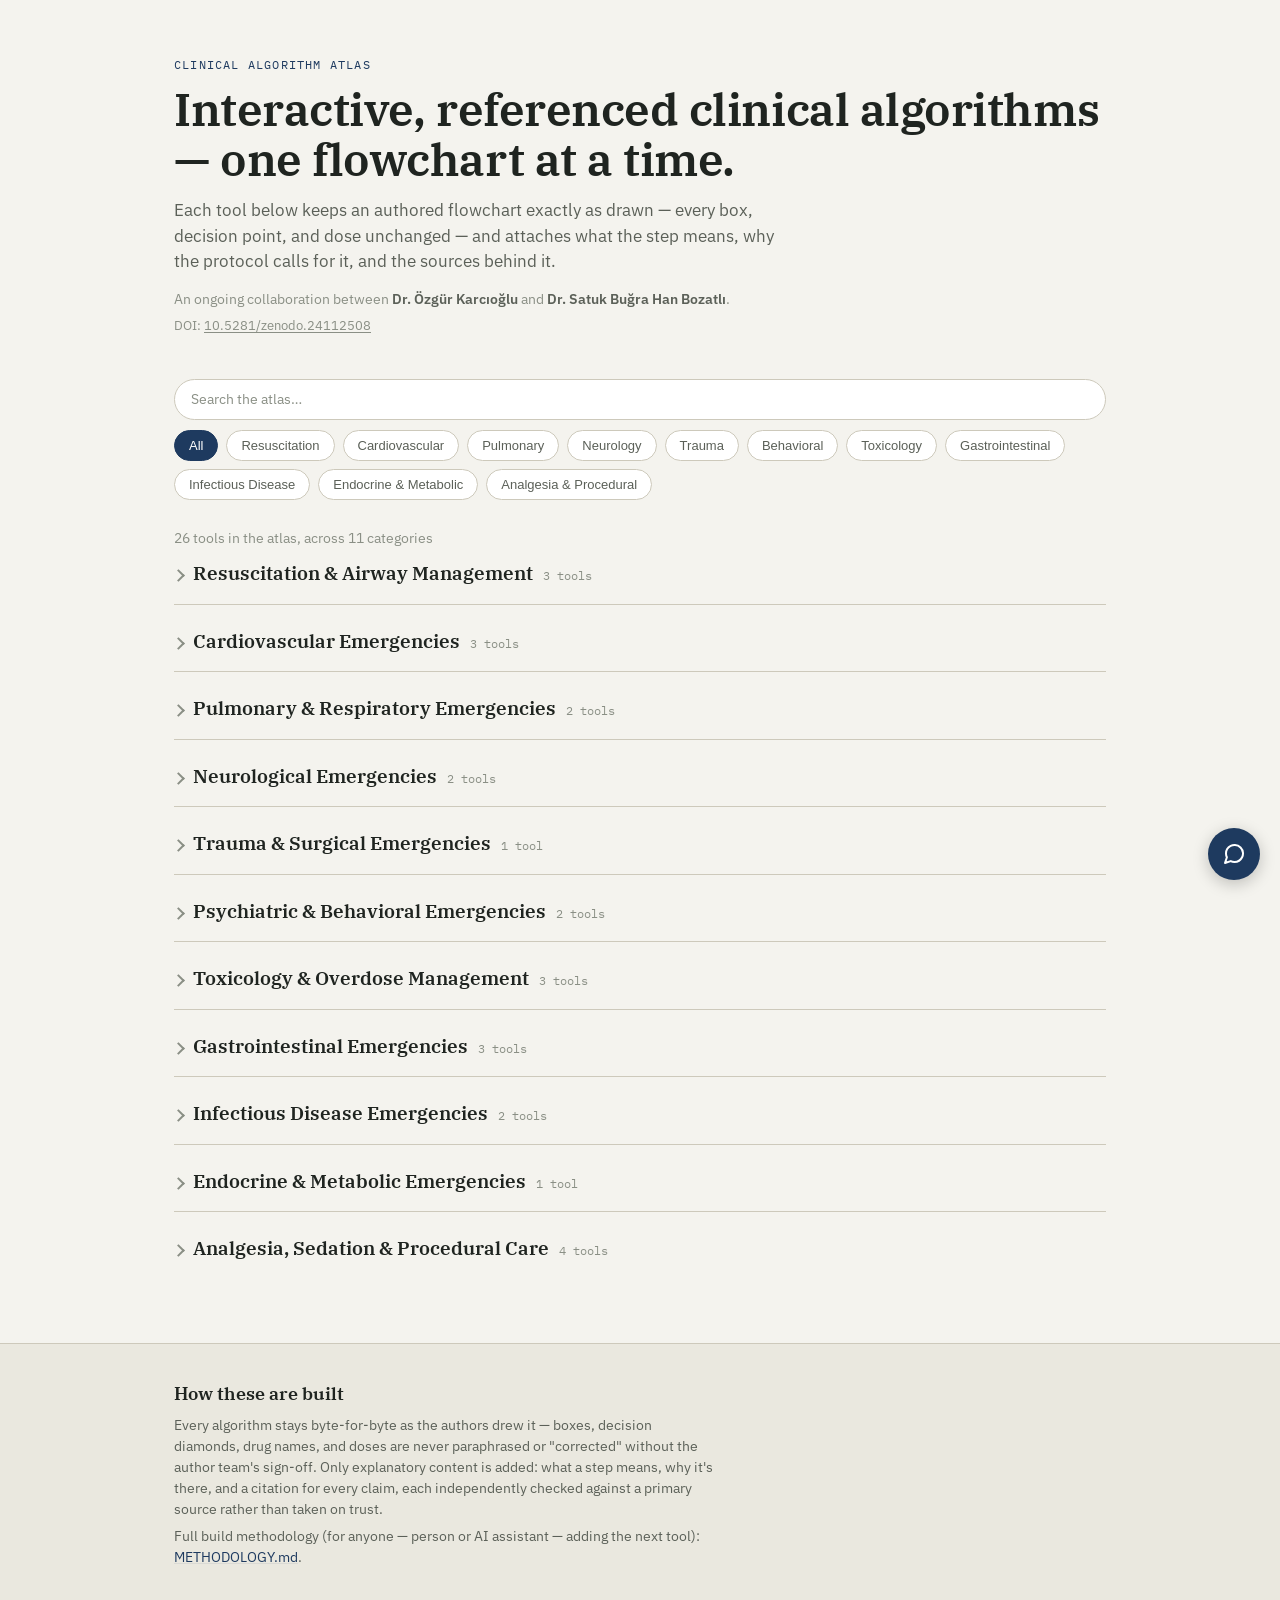
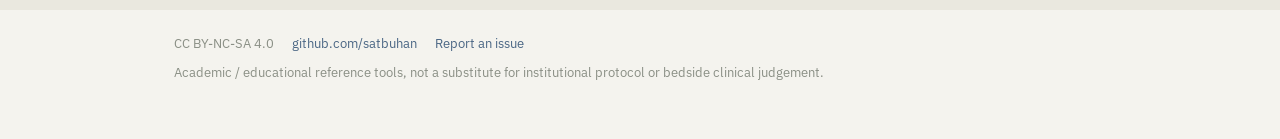
==== index.html @ 2dd6dd39 "Make the chat widget page-aware, default to Haiku, enable on the hub - parseResponse/model config: d" ====
<!doctype html>
<html lang="en">
<head>
<meta charset="utf-8">
<meta name="viewport" content="width=device-width, initial-scale=1">
<title>Clinical Algorithm Atlas</title>
<meta name="description" content="A growing atlas of interactive, referenced clinical-algorithm web tools — each one converted from an authored flowchart, with the clinical reasoning and literature behind every step.">
<link rel="preconnect" href="https://fonts.googleapis.com">
<link rel="preconnect" href="https://fonts.gstatic.com" crossorigin>
<link href="https://fonts.googleapis.com/css2?family=IBM+Plex+Mono:wght@400;500;600&family=IBM+Plex+Sans:wght@400;500;600;700&family=IBM+Plex+Serif:ital,wght@0,400;0,600;1,400&display=swap" rel="stylesheet">
<link rel="stylesheet" href="assets/style.css?v=4">
<link rel="stylesheet" href="assets/chat-widget.css?v=2">
<meta http-equiv="Cache-Control" content="no-cache, must-revalidate">
</head>
<body>

<header class="masthead">
  <p class="masthead__eyebrow">Clinical Algorithm Atlas</p>
  <h1>Interactive, referenced clinical algorithms — one flowchart at a time.</h1>
  <p class="lede">
    Each tool below keeps an authored flowchart exactly as drawn — every box,
    decision point, and dose unchanged — and attaches what the step means,
    why the protocol calls for it, and the sources behind it.
  </p>
  <p class="byline">
    An ongoing collaboration between <strong>Dr. Özgür Karcıoğlu</strong> and
    <strong>Dr. Satuk Buğra Han Bozatlı</strong>.
    <p class="doi-line">DOI: <a href="https://doi.org/10.5281/zenodo.24112508" target="_blank" rel="noopener">10.5281/zenodo.24112508</a></p>
</p>
</header>

<div class="toolbar">
  <input class="search" id="search" type="search" placeholder="Search the atlas…" autocomplete="off">
  <div class="chips" id="chips"></div>
</div>

<p class="empty" id="count" style="padding:0 24px 8px;max-width:980px;margin:0 auto;"></p>

<main class="grid" id="grid" aria-label="Tools in the atlas"></main>

<section class="content-hits" id="contentHits" aria-label="Matches found inside tool content" hidden></section>

<section class="method">
  <div class="method__inner">
    <h2>How these are built</h2>
    <p>
      Every algorithm stays byte-for-byte as the authors drew it — boxes,
      decision diamonds, drug names, and doses are never paraphrased or
      "corrected" without the author team's sign-off. Only explanatory
      content is added: what a step means, why it's there, and a citation
      for every claim, each independently checked against a primary source
      rather than taken on trust.
    </p>
    <p>
      Full build methodology (for anyone — person or AI assistant — adding
      the next tool):
      <a href="https://github.com/satbuhan/aortic-dissection-protocol/blob/main/METHODOLOGY.md" target="_blank" rel="noopener">METHODOLOGY.md</a>.
    </p>
  </div>
</section>

<footer class="site">
  <span>CC BY-NC-SA 4.0</span>
  <a href="https://github.com/satbuhan" target="_blank" rel="noopener">github.com/satbuhan</a>
  <a href="https://github.com/satbuhan/clinical-algorithm-atlas/issues/new" target="_blank" rel="noopener">Report an issue</a>
  <span>Academic / educational reference tools, not a substitute for institutional protocol or bedside clinical judgement.</span>
</footer>

<script src="assets/data.js?v=3"></script>
<script src="assets/app.js?v=4"></script>
<script defer src="assets/chat-widget.js?v=2"></script>
</body>
</html>
---- assets/style.css ----
:root {
  --paper: #F4F3EE;
  --paper-raised: #EAE8DF;
  --card: #FFFFFF;
  --ink: #1F2420;
  --ink-soft: #5B6058;
  --ink-faint: #8A8F85;
  --rule: #CDC9BB;
  --rule-strong: #B9B4A3;

  --accent: #1E3A5F;
  --accent-soft: #4A6684;
  --accent-wash: rgba(30, 58, 95, 0.08);

  --tag-resuscitation: #B5541C;
  --tag-resuscitation-wash: rgba(181, 84, 28, 0.09);
  --tag-cardio: #8C3326;
  --tag-cardio-wash: rgba(140, 51, 38, 0.08);
  --tag-pulmonary: #1C6FA8;
  --tag-pulmonary-wash: rgba(28, 111, 168, 0.09);
  --tag-neuro: #4B4E85;
  --tag-neuro-wash: rgba(75, 78, 133, 0.09);
  --tag-trauma: #55606B;
  --tag-trauma-wash: rgba(85, 96, 107, 0.09);
  --tag-psych: #3E6B4F;
  --tag-psych-wash: rgba(62, 107, 79, 0.09);
  --tag-tox: #3C5A73;
  --tag-tox-wash: rgba(60, 90, 115, 0.09);
  --tag-gi: #1D6B6B;
  --tag-gi-wash: rgba(29, 107, 107, 0.09);
  --tag-infectious: #8A6D1E;
  --tag-infectious-wash: rgba(138, 109, 30, 0.09);
  --tag-endocrine_metabolic: #A1592E;
  --tag-endocrine_metabolic-wash: rgba(161, 89, 46, 0.09);
  --tag-analgesia_procedural: #5A4A7A;
  --tag-analgesia_procedural-wash: rgba(90, 74, 122, 0.09);

  --radius-card: 10px;
  --radius-chip: 999px;

  --font-sans: "IBM Plex Sans", -apple-system, "Segoe UI", sans-serif;
  --font-serif: "IBM Plex Serif", Georgia, serif;
  --font-mono: "IBM Plex Mono", "SFMono-Regular", Menlo, monospace;

  --ease: cubic-bezier(0.2, 0.7, 0.2, 1);
}

* { box-sizing: border-box; }
html, body { margin: 0; padding: 0; }
body {
  background: var(--paper);
  color: var(--ink);
  font-family: var(--font-sans);
  line-height: 1.5;
  -webkit-font-smoothing: antialiased;
}
a { color: inherit; }

/* ---------- Masthead ---------- */
.masthead {
  max-width: 980px;
  margin: 0 auto;
  padding: 56px 24px 28px;
}
.masthead__eyebrow {
  font-family: var(--font-mono);
  font-size: 12px;
  letter-spacing: 0.1em;
  text-transform: uppercase;
  color: var(--accent);
  margin: 0 0 10px;
}
.masthead h1 {
  font-family: var(--font-serif);
  font-size: clamp(2rem, 1.4rem + 2vw, 2.9rem);
  font-weight: 600;
  letter-spacing: -0.01em;
  line-height: 1.08;
  margin: 0 0 14px;
}
.masthead p.lede {
  font-size: 17px;
  color: var(--ink-soft);
  max-width: 62ch;
  margin: 0 0 6px;
}
.masthead p.byline {
  font-size: 14px;
  color: var(--ink-faint);
  margin: 14px 0 0;
}

.masthead p.doi-line {
  font-size: 13px;
  color: var(--ink-faint);
  margin: 6px 0 0;
}
.masthead p.doi-line a {
  color: var(--ink-faint);
  text-decoration: underline;
  text-underline-offset: 2px;
}
.masthead p.doi-line a:hover { color: var(--accent); }
.masthead p.byline strong { color: var(--ink-soft); font-weight: 600; }

/* ---------- Toolbar: search + filter chips ---------- */
.toolbar {
  max-width: 980px;
  margin: 0 auto;
  padding: 0 24px 28px;
  display: flex;
  flex-wrap: wrap;
  gap: 10px 14px;
  align-items: center;
}
.search {
  flex: 1 1 220px;
  min-width: 180px;
  background: var(--card);
  border: 1px solid var(--rule);
  border-radius: var(--radius-chip);
  padding: 9px 16px;
  font: inherit;
  font-size: 14px;
  color: var(--ink);
}
.search::placeholder { color: var(--ink-faint); }
.chips { display: flex; gap: 8px; flex-wrap: wrap; }
.chip {
  border: 1px solid var(--rule);
  background: var(--card);
  color: var(--ink-soft);
  padding: 7px 14px;
  border-radius: var(--radius-chip);
  font-size: 13px;
  font-weight: 500;
  cursor: pointer;
  transition: border-color 0.15s var(--ease), background 0.15s var(--ease), color 0.15s var(--ease);
}
.chip:hover { border-color: var(--accent-soft); }
.chip[aria-pressed="true"] {
  background: var(--accent);
  border-color: var(--accent);
  color: #fff;
}

/* ---------- Card grid ---------- */
.grid {
  max-width: 980px;
  margin: 0 auto;
  padding: 0 24px 64px;
  display: grid;
  grid-template-columns: repeat(auto-fill, minmax(300px, 1fr));
  gap: 22px;
}
.card {
  background: var(--card);
  border: 1px solid var(--rule);
  border-radius: var(--radius-card);
  overflow: hidden;
  display: flex;
  flex-direction: column;
  text-decoration: none;
  color: inherit;
  transition: transform 0.18s var(--ease), box-shadow 0.18s var(--ease), border-color 0.18s var(--ease);
}
.card:hover {
  transform: translateY(-3px);
  box-shadow: 0 10px 28px rgba(31, 36, 32, 0.1);
  border-color: var(--rule-strong);
}
.card__thumb {
  display: block;
  width: 100%;
  height: 158px;
  object-fit: cover;
  object-position: top;
  background: var(--paper-raised);
  border-bottom: 1px solid var(--rule);
}
.card__body { padding: 16px 18px 20px; display: flex; flex-direction: column; gap: 8px; flex: 1; }
.card__tag {
  align-self: flex-start;
  font-family: var(--font-mono);
  font-size: 11px;
  letter-spacing: 0.06em;
  text-transform: uppercase;
  padding: 3px 9px;
  border-radius: var(--radius-chip);
  font-weight: 600;
}
.card__tag.resuscitation { background: var(--tag-resuscitation-wash); color: var(--tag-resuscitation); }
.card__tag.cardio { background: var(--tag-cardio-wash); color: var(--tag-cardio); }
.card__tag.pulmonary { background: var(--tag-pulmonary-wash); color: var(--tag-pulmonary); }
.card__tag.neuro { background: var(--tag-neuro-wash); color: var(--tag-neuro); }
.card__tag.trauma { background: var(--tag-trauma-wash); color: var(--tag-trauma); }
.card__tag.psych { background: var(--tag-psych-wash); color: var(--tag-psych); }
.card__tag.tox { background: var(--tag-tox-wash); color: var(--tag-tox); }
.card__tag.gi { background: var(--tag-gi-wash); color: var(--tag-gi); }
.card__tag.infectious { background: var(--tag-infectious-wash); color: var(--tag-infectious); }
.card__tag.endocrine_metabolic { background: var(--tag-endocrine_metabolic-wash); color: var(--tag-endocrine_metabolic); }
.card__tag.analgesia_procedural { background: var(--tag-analgesia_procedural-wash); color: var(--tag-analgesia_procedural); }
.card h2 {
  font-family: var(--font-serif);
  font-size: 19px;
  font-weight: 600;
  margin: 2px 0 0;
  line-height: 1.25;
}
.card__summary {
  font-size: 13.5px;
  color: var(--ink-soft);
  margin: 0;
  flex: 1;
}
.card__meta {
  font-family: var(--font-mono);
  font-size: 11px;
  color: var(--ink-faint);
  margin-top: 4px;
  display: flex;
  justify-content: space-between;
  gap: 8px;
}

.empty {
  max-width: 980px;
  margin: 0 auto;
  padding: 0 24px 64px;
  color: var(--ink-faint);
  font-size: 14px;
}

/* ---------- Recently viewed shortcut ---------- */
.recent {
  padding-bottom: 12px;
  margin-bottom: 20px;
  border-bottom: 1px solid var(--rule);
}
.recent__title {
  font-family: var(--font-serif);
  font-size: 19px;
  font-weight: 600;
  color: var(--ink);
  margin: 0 0 16px;
}
.recent__grid {
  display: grid;
  grid-template-columns: repeat(auto-fill, minmax(300px, 1fr));
  gap: 22px;
  padding-bottom: 20px;
}

/* ---------- Grouped-by-category sections ---------- */
.grid--grouped {
  display: block;
}
.group {
  border-top: 1px solid var(--rule);
  padding-top: 20px;
}
.group:first-of-type {
  border-top: none;
  padding-top: 0;
}
.group__summary {
  display: flex;
  align-items: baseline;
  gap: 10px;
  padding: 2px 0 16px;
  cursor: pointer;
  list-style: none;
  user-select: none;
}
.group__summary::-webkit-details-marker { display: none; }
.group__summary::marker { content: ""; }
.group__summary::before {
  content: "";
  width: 7px;
  height: 7px;
  margin-bottom: 1px;
  border-top: 2px solid var(--ink-faint);
  border-right: 2px solid var(--ink-faint);
  transform: rotate(45deg);
  transition: transform 0.18s var(--ease);
  flex: none;
}
.group[open] > .group__summary::before { transform: rotate(135deg); }
.group__summary:focus-visible {
  outline: 2px solid var(--accent);
  outline-offset: 4px;
  border-radius: 4px;
}
.group__title {
  font-family: var(--font-serif);
  font-size: 19px;
  font-weight: 600;
  color: var(--ink);
}
.group__count {
  font-family: var(--font-mono);
  font-size: 12px;
  color: var(--ink-faint);
}
.group__grid {
  display: grid;
  grid-template-columns: repeat(auto-fill, minmax(300px, 1fr));
  gap: 22px;
  padding-bottom: 32px;
}

/* ---------- Content-search hits (search_index.json) ---------- */
.content-hits {
  max-width: 980px;
  margin: 0 auto;
  padding: 0 24px 48px;
}
.content-hits__title {
  font-family: var(--font-serif);
  font-size: 17px;
  font-weight: 600;
  color: var(--ink);
  margin: 0 0 14px;
}
.content-hits__list {
  display: flex;
  flex-direction: column;
  gap: 2px;
  border: 1px solid var(--rule);
  border-radius: var(--radius-card);
  overflow: hidden;
  background: var(--card);
}
.content-hit {
  display: flex;
  flex-direction: column;
  gap: 4px;
  padding: 12px 16px;
  text-decoration: none;
  color: inherit;
  border-bottom: 1px solid var(--rule);
  transition: background 0.15s var(--ease);
}
.content-hits__list .content-hit:last-child { border-bottom: none; }
.content-hit:hover { background: var(--paper-raised); }
.content-hit__tool {
  font-family: var(--font-mono);
  font-size: 11.5px;
  letter-spacing: 0.02em;
  color: var(--accent);
  font-weight: 600;
}
.content-hit__snippet {
  font-size: 13.5px;
  color: var(--ink-soft);
  line-height: 1.45;
}

/* ---------- Methodology strip ---------- */
.method {
  border-top: 1px solid var(--rule);
  background: var(--paper-raised);
}
.method__inner {
  max-width: 980px;
  margin: 0 auto;
  padding: 36px 24px;
}
.method h2 {
  font-family: var(--font-serif);
  font-size: 18px;
  font-weight: 600;
  margin: 0 0 8px;
}
.method p {
  font-size: 14px;
  color: var(--ink-soft);
  max-width: 68ch;
  margin: 0 0 6px;
}
.method a { color: var(--accent); text-decoration: underline; text-decoration-color: var(--accent-wash); }

/* ---------- Footer ---------- */
footer.site {
  max-width: 980px;
  margin: 0 auto;
  padding: 24px 24px 56px;
  display: flex;
  flex-wrap: wrap;
  gap: 10px 18px;
  align-items: center;
  font-size: 13px;
  color: var(--ink-faint);
}
footer.site a { color: var(--accent-soft); text-decoration: none; }
footer.site a:hover { text-decoration: underline; }

@media (max-width: 560px) {
  .masthead { padding: 40px 18px 22px; }
  .toolbar { padding: 0 18px 22px; }
  .grid { padding: 0 18px 48px; grid-template-columns: 1fr; }
  .group__grid, .recent__grid { grid-template-columns: 1fr; }
  .content-hits { padding: 0 18px 40px; }
  .method__inner { padding: 28px 18px; }
  footer.site { padding: 20px 18px 44px; }
}
---- assets/chat-widget.css ----
/* =========================================================================
   Clinical Algorithm Atlas — shared BYOK chat widget styles.

   Loaded on every tool in the atlas via one <script defer> tag pointing
   at this hub repo. Every class is prefixed `.ac-` (Atlas Chat) to avoid
   colliding with any individual tool's own CSS. Reuses each tool's own
   design tokens (--paper, --ink, --accent, --font-sans, ...) with a
   fallback value on every var() so the widget still renders sanely even
   on a future tool page that hasn't defined them yet.
   ========================================================================= */

.ac-launcher {
  position: fixed;
  right: 20px;
  bottom: 20px;
  width: 52px;
  height: 52px;
  border-radius: 999px;
  border: none;
  background: var(--accent, #1E3A5F);
  color: #fff;
  display: flex;
  align-items: center;
  justify-content: center;
  cursor: pointer;
  box-shadow: 0 4px 16px rgba(0, 0, 0, 0.22);
  z-index: 2147483000;
  transition: transform 0.15s ease;
}
.ac-launcher:hover { transform: scale(1.06); }
.ac-launcher svg { width: 24px; height: 24px; }
.ac-launcher--open { background: var(--ink-soft, #5B6058); }

.ac-panel {
  position: fixed;
  right: 20px;
  bottom: 84px;
  width: 360px;
  max-width: calc(100vw - 24px);
  height: 520px;
  max-height: calc(100vh - 120px);
  background: var(--card, #FFFFFF);
  border: 1px solid var(--rule, #CDC9BB);
  border-radius: var(--radius-panel, 8px);
  box-shadow: 0 10px 40px rgba(0, 0, 0, 0.28);
  display: flex;
  flex-direction: column;
  overflow: hidden;
  z-index: 2147483000;
  font-family: var(--font-sans, -apple-system, "Segoe UI", sans-serif);
  color: var(--ink, #1F2420);
}

.ac-head {
  display: flex;
  align-items: center;
  justify-content: space-between;
  padding: 10px 12px;
  background: var(--paper-raised, #EAE8DF);
  border-bottom: 1px solid var(--rule, #CDC9BB);
  flex-shrink: 0;
}
.ac-head__title { font-size: 13px; font-weight: 600; letter-spacing: 0.01em; }
.ac-head__title small { display: block; font-weight: 400; color: var(--ink-soft, #5B6058); font-size: 11px; margin-top: 1px; }
.ac-head__actions { display: flex; align-items: center; gap: 4px; }
.ac-icon-btn {
  border: none;
  background: transparent;
  color: var(--ink-soft, #5B6058);
  width: 26px;
  height: 26px;
  border-radius: 6px;
  display: flex;
  align-items: center;
  justify-content: center;
  cursor: pointer;
}
.ac-icon-btn:hover { background: var(--accent-wash, rgba(30,58,95,0.08)); color: var(--ink, #1F2420); }
.ac-icon-btn svg { width: 16px; height: 16px; }

.ac-body { flex: 1; overflow-y: auto; display: flex; flex-direction: column; }

/* ---- setup steps (provider / model / deployment / key form) ---- */

.ac-step { padding: 14px 14px 16px; }
.ac-step__eyebrow { font-size: 10px; text-transform: uppercase; letter-spacing: 0.06em; color: var(--ink-faint, #8A8F85); margin: 0 0 8px; }
.ac-step__title { font-size: 14px; font-weight: 600; margin: 0 0 12px; }
.ac-back {
  display: inline-flex;
  align-items: center;
  gap: 4px;
  border: none;
  background: transparent;
  color: var(--accent, #1E3A5F);
  font-size: 12px;
  cursor: pointer;
  padding: 0 0 10px;
}

.ac-list { display: flex; flex-direction: column; gap: 6px; }
.ac-option {
  display: flex;
  align-items: center;
  justify-content: space-between;
  gap: 8px;
  width: 100%;
  text-align: left;
  padding: 10px 12px;
  border: 1px solid var(--rule, #CDC9BB);
  border-radius: 6px;
  background: var(--paper, #F4F3EE);
  cursor: pointer;
  font-family: inherit;
  font-size: 13px;
  color: var(--ink, #1F2420);
}
.ac-option:hover:not(:disabled) { border-color: var(--accent-soft, #4A6684); background: var(--accent-wash, rgba(30,58,95,0.08)); }
.ac-option:disabled {
  cursor: not-allowed;
  opacity: 0.5;
  color: var(--ink-faint, #8A8F85);
}
.ac-option__name { font-weight: 500; }
.ac-option__badge {
  font-size: 10px;
  text-transform: uppercase;
  letter-spacing: 0.04em;
  padding: 2px 6px;
  border-radius: 999px;
  background: var(--rule, #CDC9BB);
  color: var(--ink-soft, #5B6058);
  flex-shrink: 0;
}
.ac-option__badge--live {
  background: var(--accent-wash, rgba(30,58,95,0.08));
  color: var(--accent, #1E3A5F);
}

.ac-field { margin-bottom: 12px; }
.ac-field label { display: block; font-size: 11px; font-weight: 600; color: var(--ink-soft, #5B6058); margin-bottom: 4px; }
.ac-field__input-wrap { position: relative; }
.ac-field input {
  width: 100%;
  box-sizing: border-box;
  padding: 8px 32px 8px 10px;
  border: 1px solid var(--rule-strong, #B9B4A3);
  border-radius: 6px;
  font-size: 13px;
  font-family: var(--font-mono, "SFMono-Regular", Menlo, monospace);
  background: #fff;
  color: var(--ink, #1F2420);
}
.ac-field input:focus { outline: 2px solid var(--accent-soft, #4A6684); outline-offset: 0; }
.ac-field__toggle {
  position: absolute;
  right: 4px;
  top: 50%;
  transform: translateY(-50%);
  border: none;
  background: transparent;
  color: var(--ink-faint, #8A8F85);
  cursor: pointer;
  width: 24px;
  height: 24px;
  display: flex;
  align-items: center;
  justify-content: center;
}
.ac-field__hint { font-size: 11px; color: var(--ink-faint, #8A8F85); margin-top: 4px; }

.ac-notice {
  font-size: 11px;
  line-height: 1.5;
  color: var(--ink-soft, #5B6058);
  background: var(--paper-raised, #EAE8DF);
  border: 1px solid var(--rule, #CDC9BB);
  border-radius: 6px;
  padding: 8px 10px;
  margin: 4px 0 14px;
}
.ac-notice strong { color: var(--ink, #1F2420); }

.ac-btn {
  width: 100%;
  padding: 10px 12px;
  border: none;
  border-radius: 6px;
  background: var(--accent, #1E3A5F);
  color: #fff;
  font-size: 13px;
  font-weight: 600;
  font-family: inherit;
  cursor: pointer;
}
.ac-btn:hover { background: var(--accent-soft, #4A6684); }
.ac-btn:disabled { opacity: 0.5; cursor: not-allowed; }
.ac-btn--ghost {
  background: transparent;
  color: var(--ink-soft, #5B6058);
  border: 1px solid var(--rule, #CDC9BB);
  font-weight: 500;
}
.ac-btn--ghost:hover { background: var(--paper-raised, #EAE8DF); color: var(--ink, #1F2420); }
.ac-btn--danger { color: var(--alarm, #8C3326); border-color: var(--alarm, #8C3326); background: transparent; }
.ac-btn--danger:hover { background: var(--alarm-wash, rgba(140,51,38,0.07)); }

/* ---- chat view ---- */

.ac-chat { display: flex; flex-direction: column; height: 100%; }
.ac-chat__meta {
  display: flex;
  align-items: center;
  justify-content: space-between;
  padding: 6px 12px;
  font-size: 11px;
  color: var(--ink-soft, #5B6058);
  border-bottom: 1px solid var(--rule, #CDC9BB);
  flex-shrink: 0;
}
.ac-chat__meta-link {
  background: none;
  border: none;
  color: var(--accent, #1E3A5F);
  font-size: 11px;
  cursor: pointer;
  text-decoration: underline;
  padding: 0;
}

.ac-messages { flex: 1; overflow-y: auto; padding: 12px; display: flex; flex-direction: column; gap: 10px; }
.ac-msg { max-width: 86%; font-size: 13px; line-height: 1.45; white-space: pre-wrap; word-wrap: break-word; }
.ac-msg--user {
  align-self: flex-end;
  background: var(--accent, #1E3A5F);
  color: #fff;
  padding: 8px 11px;
  border-radius: 10px 10px 2px 10px;
}
.ac-msg--assistant {
  align-self: flex-start;
  background: var(--paper, #F4F3EE);
  border: 1px solid var(--rule, #CDC9BB);
  padding: 8px 11px;
  border-radius: 10px 10px 10px 2px;
}
.ac-msg--error {
  align-self: stretch;
  background: var(--alarm-wash, rgba(140,51,38,0.07));
  border: 1px solid var(--alarm, #8C3326);
  color: var(--alarm, #8C3326);
  padding: 8px 11px;
  border-radius: 8px;
  font-size: 12px;
}
.ac-msg--pending { align-self: flex-start; color: var(--ink-faint, #8A8F85); font-style: italic; font-size: 12px; }
.ac-msg--system {
  align-self: center;
  color: var(--ink-faint, #8A8F85);
  font-size: 11px;
  text-align: center;
}

.ac-empty {
  margin: auto;
  text-align: center;
  padding: 0 20px;
  color: var(--ink-soft, #5B6058);
  font-size: 12px;
  line-height: 1.6;
}

.ac-composer {
  display: flex;
  gap: 6px;
  padding: 10px;
  border-top: 1px solid var(--rule, #CDC9BB);
  flex-shrink: 0;
  background: var(--paper-raised, #EAE8DF);
}
.ac-composer textarea {
  flex: 1;
  resize: none;
  border: 1px solid var(--rule-strong, #B9B4A3);
  border-radius: 6px;
  padding: 8px 10px;
  font-family: inherit;
  font-size: 13px;
  line-height: 1.4;
  max-height: 80px;
  color: var(--ink, #1F2420);
  background: #fff;
}
.ac-composer textarea:focus { outline: 2px solid var(--accent-soft, #4A6684); outline-offset: 0; }
.ac-composer button {
  border: none;
  background: var(--accent, #1E3A5F);
  color: #fff;
  border-radius: 6px;
  width: 38px;
  flex-shrink: 0;
  cursor: pointer;
  display: flex;
  align-items: center;
  justify-content: center;
}
.ac-composer button:hover:not(:disabled) { background: var(--accent-soft, #4A6684); }
.ac-composer button:disabled { opacity: 0.5; cursor: not-allowed; }
.ac-composer button svg { width: 16px; height: 16px; }

@media (max-width: 480px) {
  .ac-panel {
    right: 12px;
    left: 12px;
    width: auto;
    bottom: 76px;
    height: min(520px, calc(100vh - 100px));
  }
  .ac-launcher { right: 12px; bottom: 12px; }
}
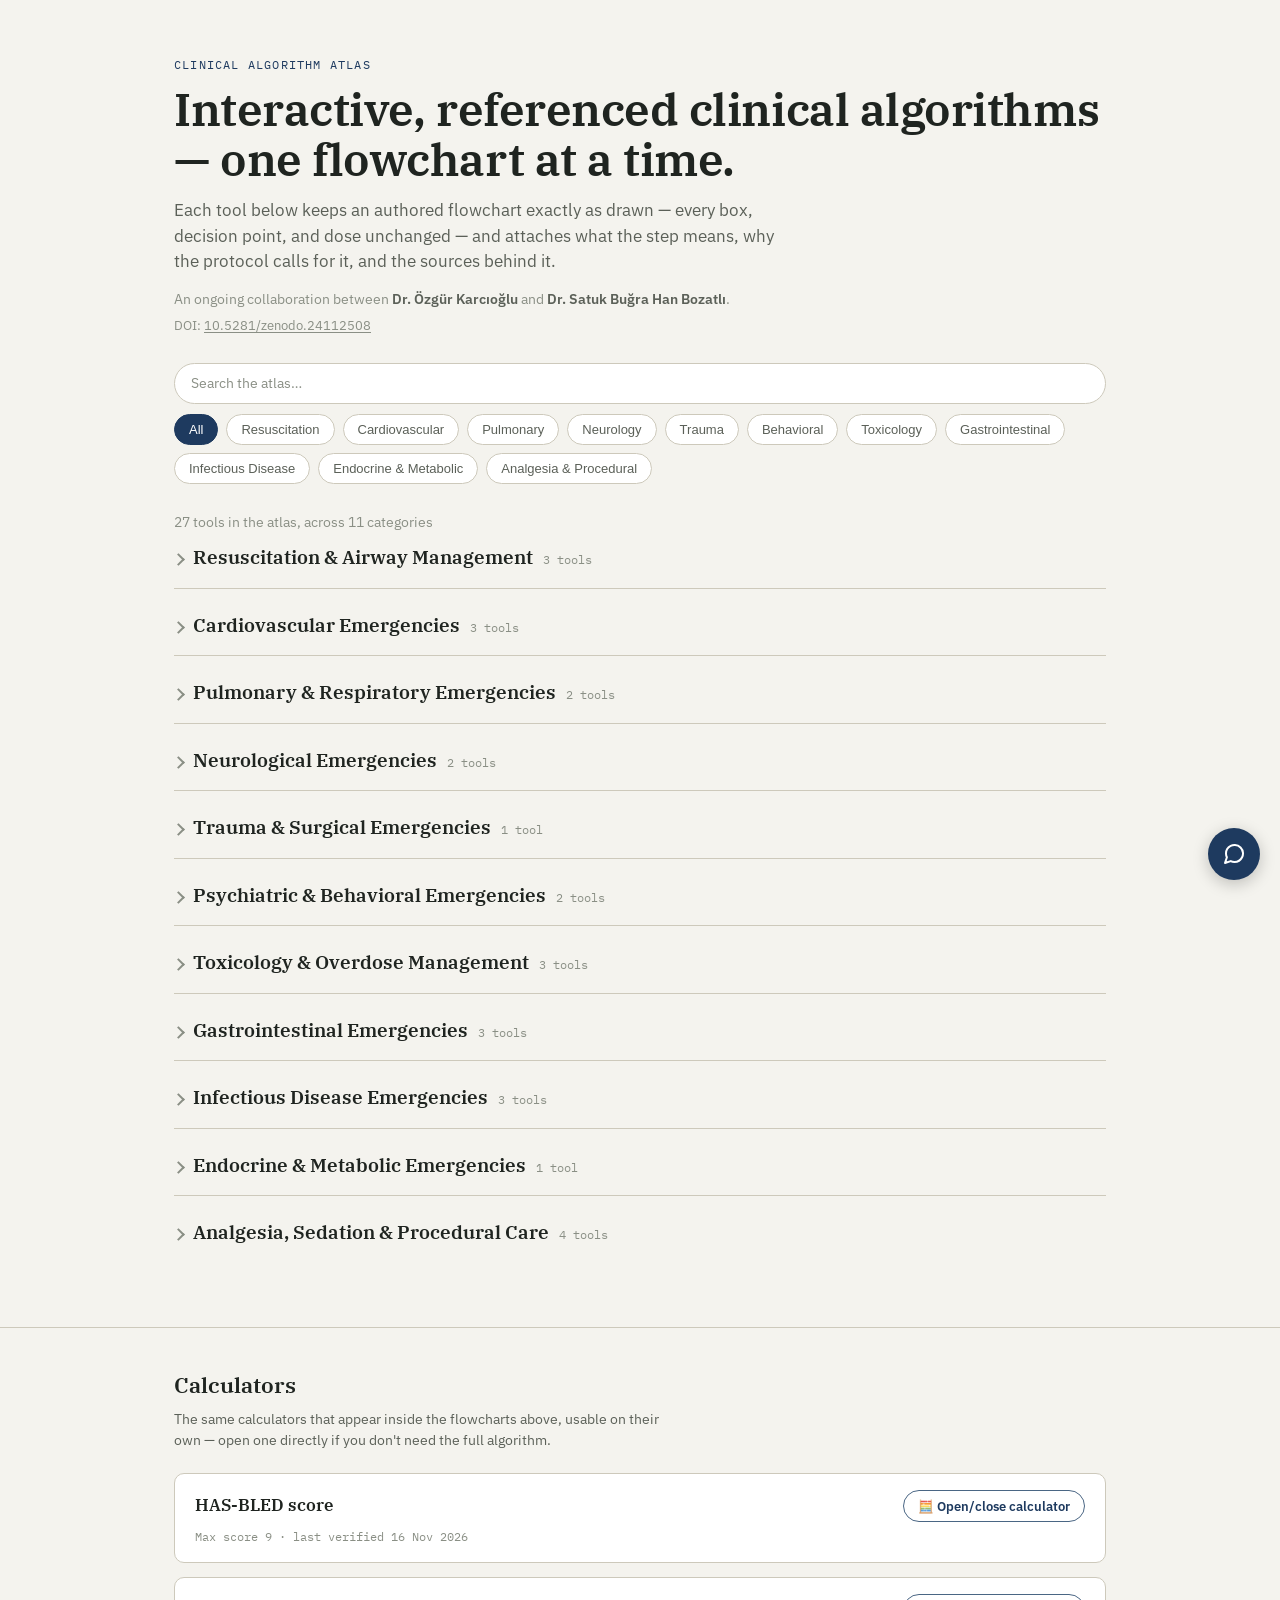
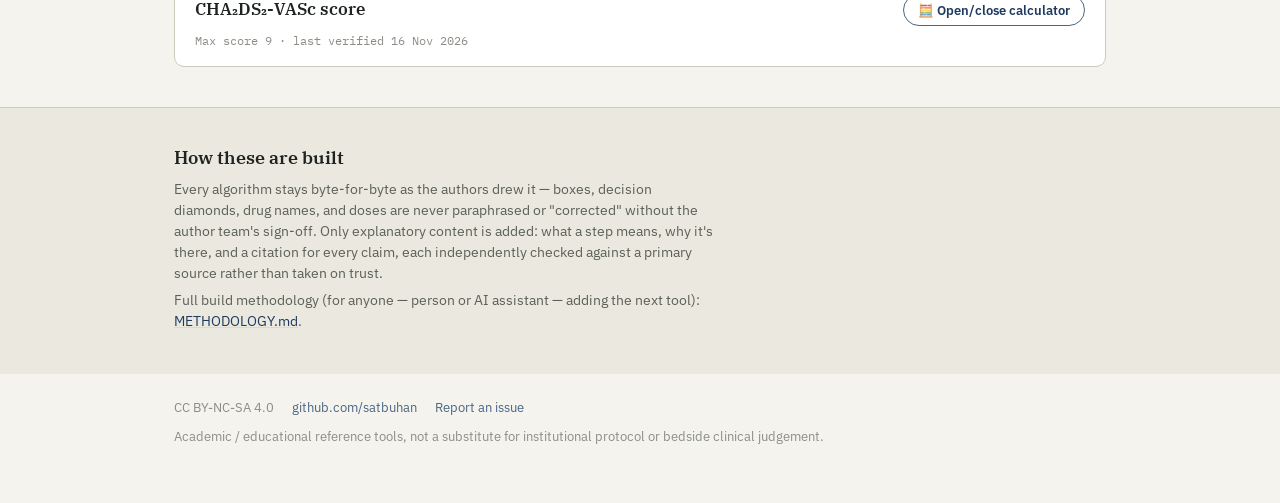
==== commit e7614114: "Add standalone Calculators section to hub homepage Previously a calculator was only reachable from i" ====
--- a/index.html
+++ b/index.html
@@ -8,7 +8,7 @@
 <link rel="preconnect" href="https://fonts.googleapis.com">
 <link rel="preconnect" href="https://fonts.gstatic.com" crossorigin>
 <link href="https://fonts.googleapis.com/css2?family=IBM+Plex+Mono:wght@400;500;600&family=IBM+Plex+Sans:wght@400;500;600;700&family=IBM+Plex+Serif:ital,wght@0,400;0,600;1,400&display=swap" rel="stylesheet">
-<link rel="stylesheet" href="assets/style.css?v=4">
+<link rel="stylesheet" href="assets/style.css?v=5">
 <link rel="stylesheet" href="assets/chat-widget.css?v=2">
 <meta http-equiv="Cache-Control" content="no-cache, must-revalidate">
 </head>
@@ -25,8 +25,8 @@
   <p class="byline">
     An ongoing collaboration between <strong>Dr. Özgür Karcıoğlu</strong> and
     <strong>Dr. Satuk Buğra Han Bozatlı</strong>.
-    <p class="doi-line">DOI: <a href="https://doi.org/10.5281/zenodo.24112508" target="_blank" rel="noopener">10.5281/zenodo.24112508</a></p>
-</p>
+  </p>
+  <p class="doi-line">DOI: <a href="https://doi.org/10.5281/zenodo.24112508" target="_blank" rel="noopener">10.5281/zenodo.24112508</a></p>
 </header>
 
 <div class="toolbar">
@@ -39,6 +39,17 @@
 <main class="grid" id="grid" aria-label="Tools in the atlas"></main>
 
 <section class="content-hits" id="contentHits" aria-label="Matches found inside tool content" hidden></section>
+
+<section class="calculators" aria-label="Standalone calculators">
+  <div class="calculators__inner">
+    <h2>Calculators</h2>
+    <p class="calculators__lede">
+      The same calculators that appear inside the flowcharts above, usable on
+      their own — open one directly if you don't need the full algorithm.
+    </p>
+    <div class="calc-list" id="calcList"></div>
+  </div>
+</section>
 
 <section class="method">
   <div class="method__inner">
@@ -67,7 +78,7 @@
 </footer>
 
 <script src="assets/data.js?v=3"></script>
-<script src="assets/app.js?v=4"></script>
+<script src="assets/app.js?v=5"></script>
 <script defer src="assets/chat-widget.js?v=2"></script>
 </body>
 </html>
--- a/assets/style.css
+++ b/assets/style.css
@@ -35,6 +35,8 @@
   --tag-analgesia_procedural: #5A4A7A;
   --tag-analgesia_procedural-wash: rgba(90, 74, 122, 0.09);
 
+  --warn: #8A6D1E;
+
   --radius-card: 10px;
   --radius-chip: 999px;
 
@@ -356,6 +358,127 @@
   line-height: 1.45;
 }
 
+/* ---------- Standalone calculators ---------- */
+.calculators {
+  border-top: 1px solid var(--rule);
+}
+.calculators__inner {
+  max-width: 980px;
+  margin: 0 auto;
+  padding: 40px 24px;
+}
+.calculators h2 {
+  font-family: var(--font-serif);
+  font-size: 22px;
+  font-weight: 600;
+  margin: 0 0 8px;
+}
+.calculators__lede {
+  font-size: 14px;
+  color: var(--ink-soft);
+  max-width: 62ch;
+  margin: 0 0 22px;
+}
+.calc-list { display: flex; flex-direction: column; gap: 14px; }
+.calc-list__empty { color: var(--ink-faint); font-size: 14px; margin: 0; }
+.calc-card {
+  background: var(--card);
+  border: 1px solid var(--rule);
+  border-radius: var(--radius-card);
+  padding: 16px 20px;
+}
+.calc-card__head {
+  display: flex;
+  flex-wrap: wrap;
+  align-items: center;
+  justify-content: space-between;
+  gap: 10px 16px;
+}
+.calc-card__title {
+  font-family: var(--font-serif);
+  font-size: 17px;
+  font-weight: 600;
+  margin: 0;
+}
+.calc-card__meta {
+  font-family: var(--font-mono);
+  font-size: 11.5px;
+  color: var(--ink-faint);
+  margin: 6px 0 0;
+}
+
+/* Calculator rendering itself — same markup/classes and the same
+   checkbox-sum / mutually-exclusive-radio-group engine as every tool repo's
+   own calc-trigger/calc-box (see e.g. anticoagulant-reversal-protocol/
+   assets/style.css); kept visually identical on purpose so opening a
+   calculator feels the same whether it's reached from a flowchart or from
+   here. */
+.calc-trigger {
+  all: unset;
+  display: inline-block;
+  cursor: pointer;
+  font-family: var(--font-sans);
+  font-size: 12.5px;
+  font-weight: 600;
+  color: var(--accent);
+  border: 1px solid var(--accent-soft);
+  border-radius: var(--radius-chip);
+  padding: 6px 14px;
+}
+.calc-trigger:hover, .calc-trigger:focus-visible { background: var(--accent-wash); }
+.calc-mount[hidden] { display: none; }
+.calc-box {
+  margin-top: 14px;
+  padding: 14px 16px;
+  border: 1px dashed var(--rule-strong);
+  border-radius: var(--radius-card);
+  background: var(--paper-raised);
+}
+.calc-items { display: flex; flex-direction: column; gap: 9px; }
+.calc-item {
+  display: flex;
+  align-items: flex-start;
+  gap: 9px;
+  font-size: 13.5px;
+  line-height: 1.4;
+  color: var(--ink);
+  cursor: pointer;
+}
+.calc-item input { margin-top: 3px; flex: none; }
+.calc-radio-group {
+  border: none;
+  margin: 0;
+  padding: 0;
+  display: flex;
+  flex-direction: column;
+  gap: 5px;
+}
+.calc-radio-group legend {
+  padding: 0 0 2px;
+  font-size: 13.5px;
+  font-weight: 600;
+  color: var(--ink);
+}
+.calc-item--radio { padding-left: 5px; }
+.calc-total {
+  margin: 12px 0 0;
+  font-weight: 600;
+  font-size: 14.5px;
+  color: var(--accent);
+}
+.calc-note, .calc-source {
+  margin: 8px 0 0;
+  font-size: 13px;
+  line-height: 1.5;
+  color: var(--ink-soft);
+}
+.calc-source a { color: var(--accent-soft); }
+.calc-flag {
+  margin: 8px 0 0;
+  font-size: 12.5px;
+  color: var(--warn);
+}
+
 /* ---------- Methodology strip ---------- */
 .method {
   border-top: 1px solid var(--rule);
@@ -401,6 +524,8 @@
   .grid { padding: 0 18px 48px; grid-template-columns: 1fr; }
   .group__grid, .recent__grid { grid-template-columns: 1fr; }
   .content-hits { padding: 0 18px 40px; }
+  .calculators__inner { padding: 28px 18px; }
+  .calc-card__head { flex-direction: column; align-items: flex-start; }
   .method__inner { padding: 28px 18px; }
   footer.site { padding: 20px 18px 44px; }
 }
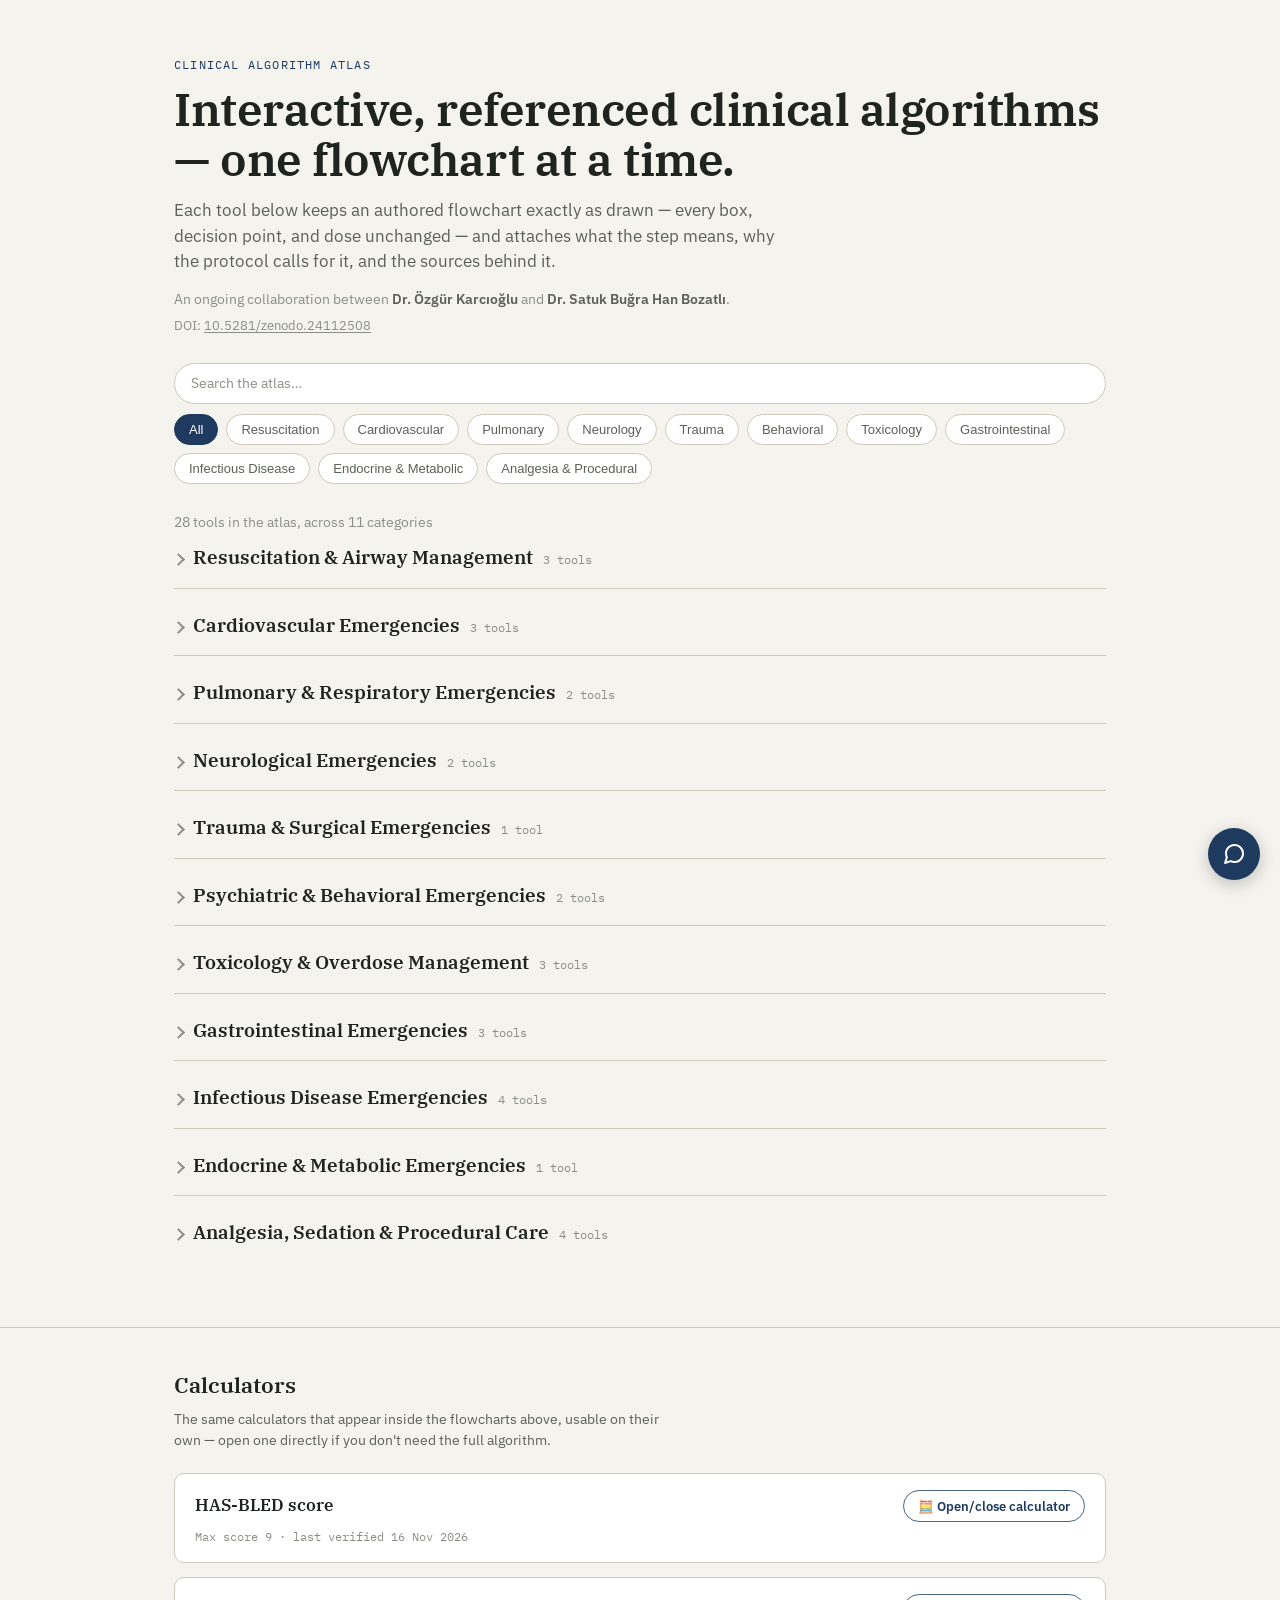
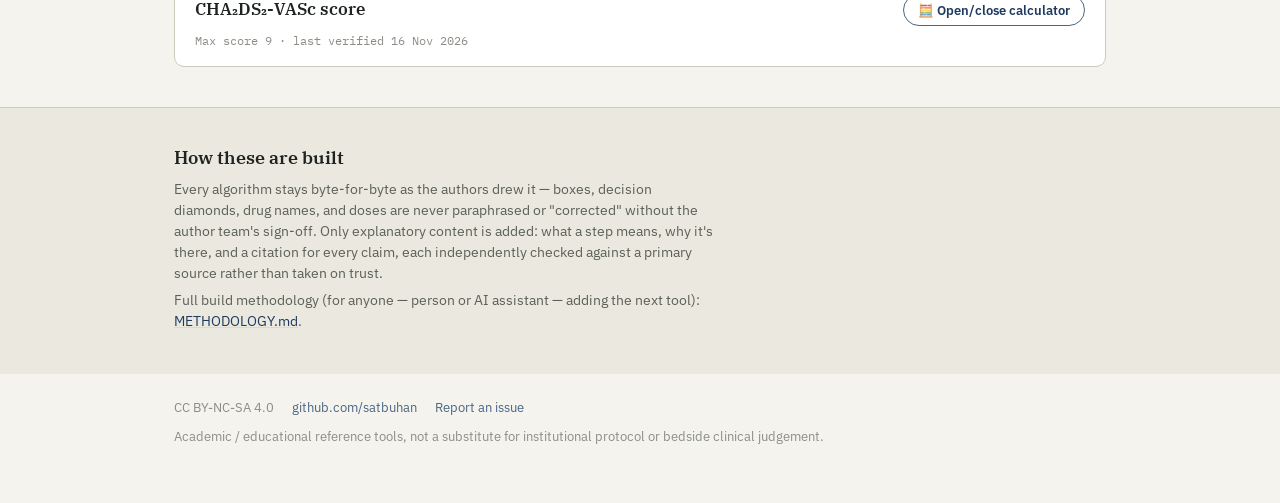
==== commit b76ee2de: "Add "Open in browser" button to the hub page Lets a user viewing the hub inside the Android app's We" ====
--- a/index.html
+++ b/index.html
@@ -8,11 +8,13 @@
 <link rel="preconnect" href="https://fonts.googleapis.com">
 <link rel="preconnect" href="https://fonts.gstatic.com" crossorigin>
 <link href="https://fonts.googleapis.com/css2?family=IBM+Plex+Mono:wght@400;500;600&family=IBM+Plex+Sans:wght@400;500;600;700&family=IBM+Plex+Serif:ital,wght@0,400;0,600;1,400&display=swap" rel="stylesheet">
-<link rel="stylesheet" href="assets/style.css?v=5">
+<link rel="stylesheet" href="assets/style.css?v=6">
 <link rel="stylesheet" href="assets/chat-widget.css?v=2">
 <meta http-equiv="Cache-Control" content="no-cache, must-revalidate">
 </head>
 <body>
+
+<a class="open-in-browser" id="openInBrowser" href="?open_in_browser=1" aria-label="Open in browser" title="Open in browser">↗</a>
 
 <header class="masthead">
   <p class="masthead__eyebrow">Clinical Algorithm Atlas</p>
@@ -78,7 +80,7 @@
 </footer>
 
 <script src="assets/data.js?v=3"></script>
-<script src="assets/app.js?v=5"></script>
+<script src="assets/app.js?v=6"></script>
 <script defer src="assets/chat-widget.js?v=2"></script>
 </body>
 </html>
--- a/assets/style.css
+++ b/assets/style.css
@@ -58,6 +58,35 @@
 }
 a { color: inherit; }
 
+/* "Open in browser" — only ever shown inside the Android app's WebView
+   (app.js un-hides it via a User-Agent check). The app's MainActivity
+   recognises this link's ?open_in_browser=1 marker and hands it to the
+   system browser instead of loading it in the WebView — same hub page,
+   just outside the stripped-down in-app viewer. One button here on the
+   hub is enough: from the browser, every tool is one tap away via its
+   own normal link, so this doesn't need repeating on 28 tool pages too. */
+.open-in-browser {
+  position: fixed;
+  top: 0.75rem;
+  right: 0.75rem;
+  z-index: 30;
+  display: none;
+  align-items: center;
+  justify-content: center;
+  width: 3rem;
+  height: 3rem;
+  border-radius: 999px;
+  background: var(--paper);
+  border: 1px solid var(--rule-strong);
+  box-shadow: 0 2px 6px rgba(31, 36, 32, 0.12);
+  font-family: var(--font-sans);
+  font-size: 1.1rem;
+  color: var(--ink);
+  text-decoration: none;
+}
+.open-in-browser.is-visible { display: inline-flex; }
+.open-in-browser:hover, .open-in-browser:active { color: var(--accent); border-color: var(--accent); }
+
 /* ---------- Masthead ---------- */
 .masthead {
   max-width: 980px;
@@ -233,27 +262,10 @@
   font-size: 14px;
 }
 
-/* ---------- Recently viewed shortcut ---------- */
-.recent {
-  padding-bottom: 12px;
-  margin-bottom: 20px;
-  border-bottom: 1px solid var(--rule);
-}
-.recent__title {
-  font-family: var(--font-serif);
-  font-size: 19px;
-  font-weight: 600;
-  color: var(--ink);
-  margin: 0 0 16px;
-}
-.recent__grid {
-  display: grid;
-  grid-template-columns: repeat(auto-fill, minmax(300px, 1fr));
-  gap: 22px;
-  padding-bottom: 20px;
-}
-
-/* ---------- Grouped-by-category sections ---------- */
+/* ---------- Grouped-by-category sections ----------
+   "Recently viewed" (.recent) is also a .group now — same collapsible
+   <details> markup, same chevron, same toggle/persistence wiring — so it
+   needs no styling of its own; it's included in every .group rule below. */
 .grid--grouped {
   display: block;
 }
@@ -522,7 +534,7 @@
   .masthead { padding: 40px 18px 22px; }
   .toolbar { padding: 0 18px 22px; }
   .grid { padding: 0 18px 48px; grid-template-columns: 1fr; }
-  .group__grid, .recent__grid { grid-template-columns: 1fr; }
+  .group__grid { grid-template-columns: 1fr; }
   .content-hits { padding: 0 18px 40px; }
   .calculators__inner { padding: 28px 18px; }
   .calc-card__head { flex-direction: column; align-items: flex-start; }
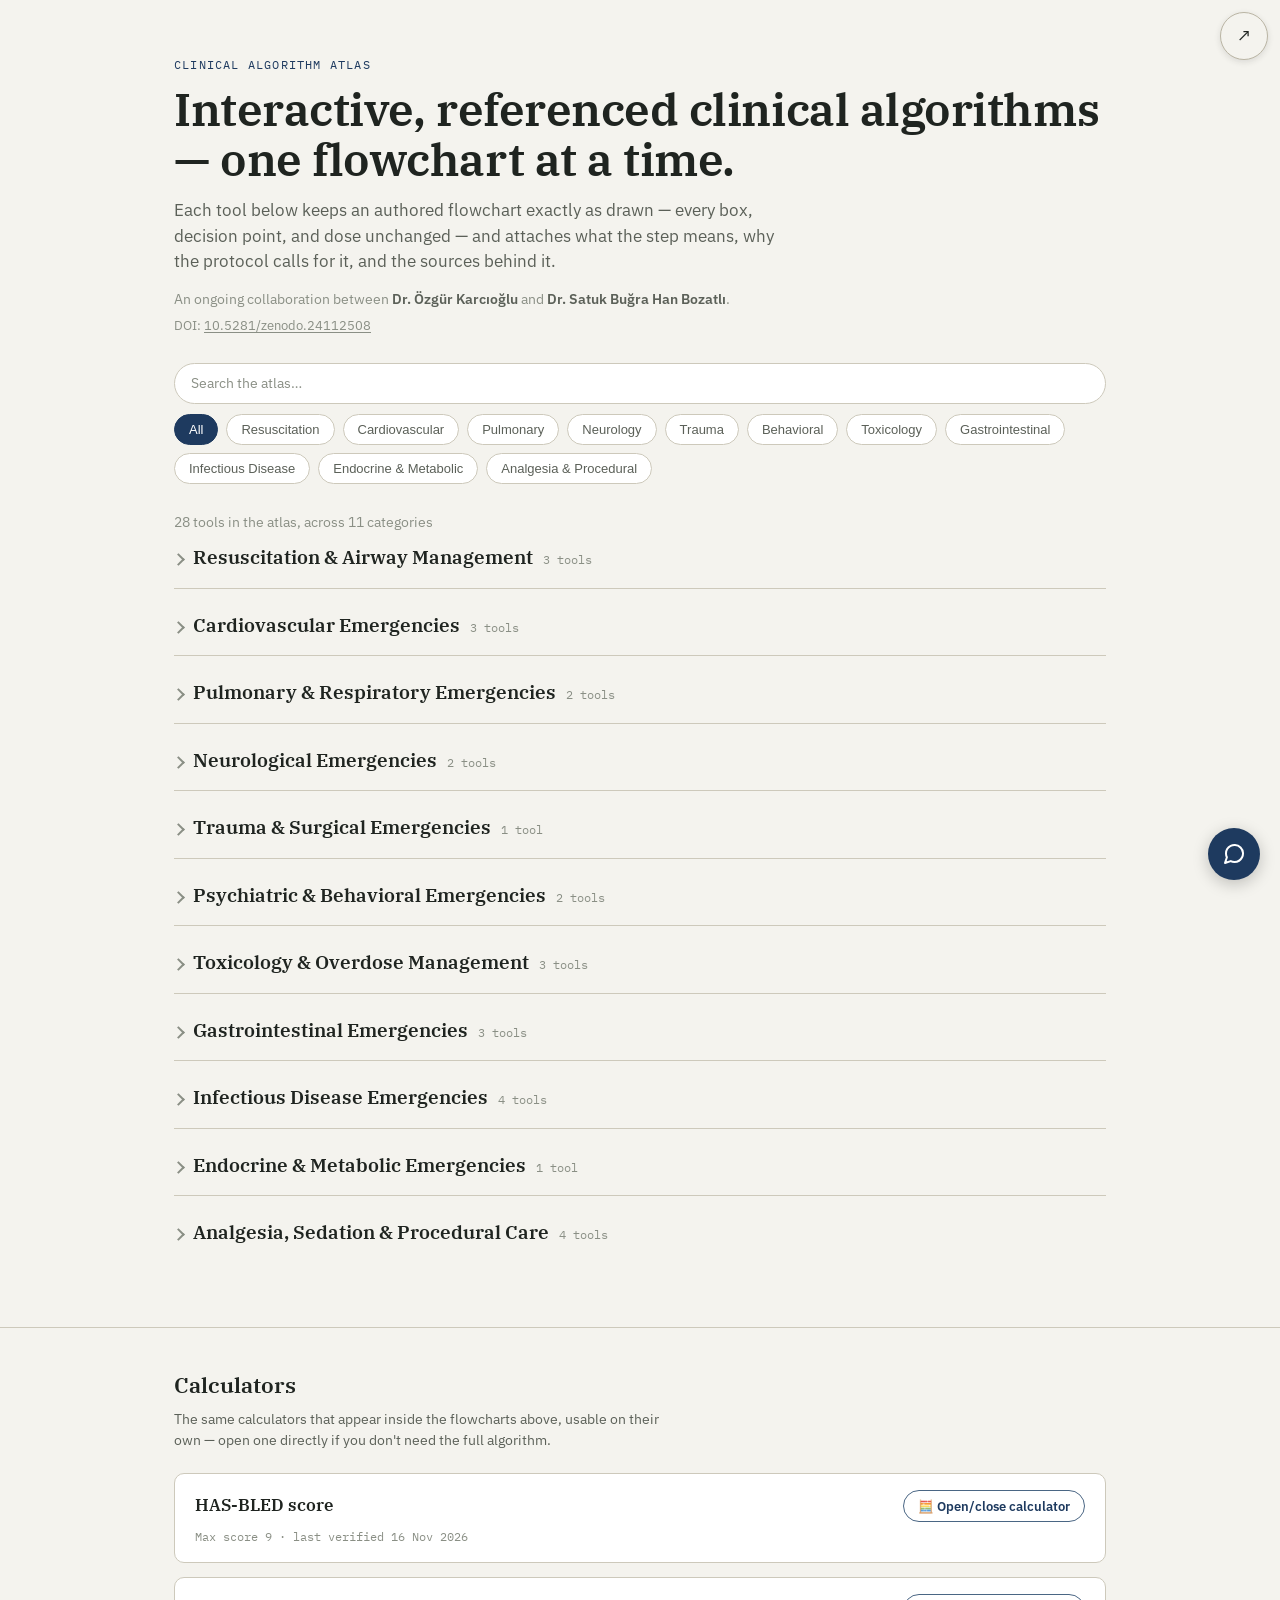
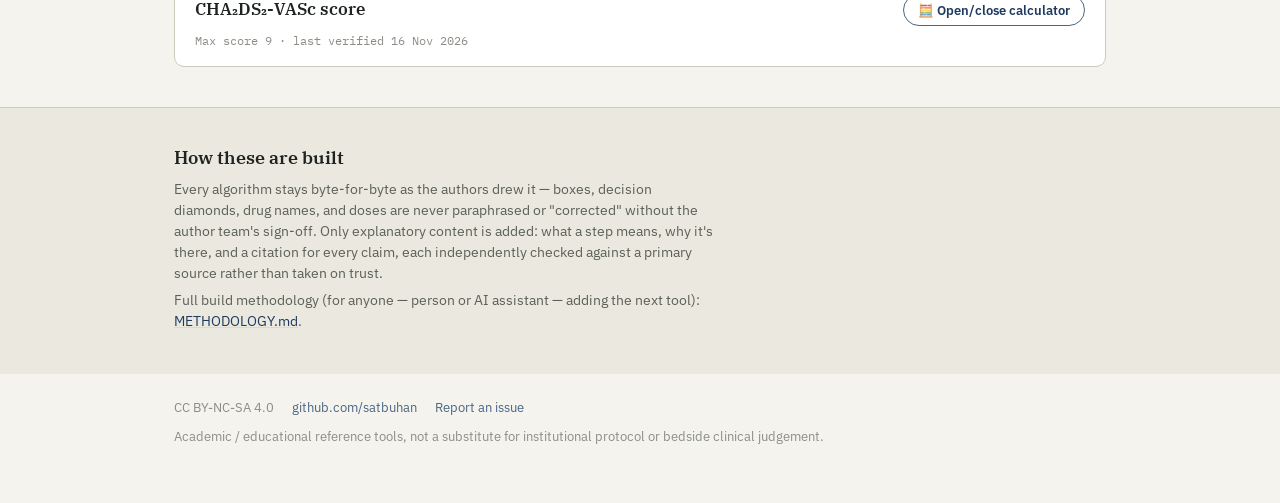
==== commit 641aeb35: "Open in browser: use an external redirect instead of a native hook Switches the hub's "open in brows" ====
--- a/index.html
+++ b/index.html
@@ -14,7 +14,7 @@
 </head>
 <body>
 
-<a class="open-in-browser" id="openInBrowser" href="?open_in_browser=1" aria-label="Open in browser" title="Open in browser">↗</a>
+<a class="open-in-browser" id="openInBrowser" href="https://tinyurl.com/475x4x5v" target="_blank" rel="noopener" aria-label="Open in browser" title="Open in browser">↗</a>
 
 <header class="masthead">
   <p class="masthead__eyebrow">Clinical Algorithm Atlas</p>
--- a/assets/style.css
+++ b/assets/style.css
@@ -58,19 +58,24 @@
 }
 a { color: inherit; }
 
-/* "Open in browser" — only ever shown inside the Android app's WebView
-   (app.js un-hides it via a User-Agent check). The app's MainActivity
-   recognises this link's ?open_in_browser=1 marker and hands it to the
-   system browser instead of loading it in the WebView — same hub page,
-   just outside the stripped-down in-app viewer. One button here on the
-   hub is enough: from the browser, every tool is one tap away via its
-   own normal link, so this doesn't need repeating on 28 tool pages too. */
+/* "Open in browser" — points at a tinyurl.com redirect to this same hub
+   page rather than a same-host link. The Android app's WebView already
+   keeps any satbuhan.github.io link in-app but hands any OTHER host to
+   the system browser (exactly like a reference's DOI link does) — so
+   this link reaches the browser with no app changes needed at all, old
+   installs included. Shown unconditionally (not just inside the app):
+   detecting "inside the app" needs a native code change too, which is
+   exactly what this approach avoids, so in a normal browser this is a
+   harmless, rarely-clicked "open in a new tab" link instead. One button
+   here on the hub is enough: from the browser, every tool is one tap
+   away via its own normal link, so this doesn't need repeating on 28
+   tool pages too. */
 .open-in-browser {
   position: fixed;
   top: 0.75rem;
   right: 0.75rem;
   z-index: 30;
-  display: none;
+  display: inline-flex;
   align-items: center;
   justify-content: center;
   width: 3rem;
@@ -84,7 +89,6 @@
   color: var(--ink);
   text-decoration: none;
 }
-.open-in-browser.is-visible { display: inline-flex; }
 .open-in-browser:hover, .open-in-browser:active { color: var(--accent); border-color: var(--accent); }
 
 /* ---------- Masthead ---------- */
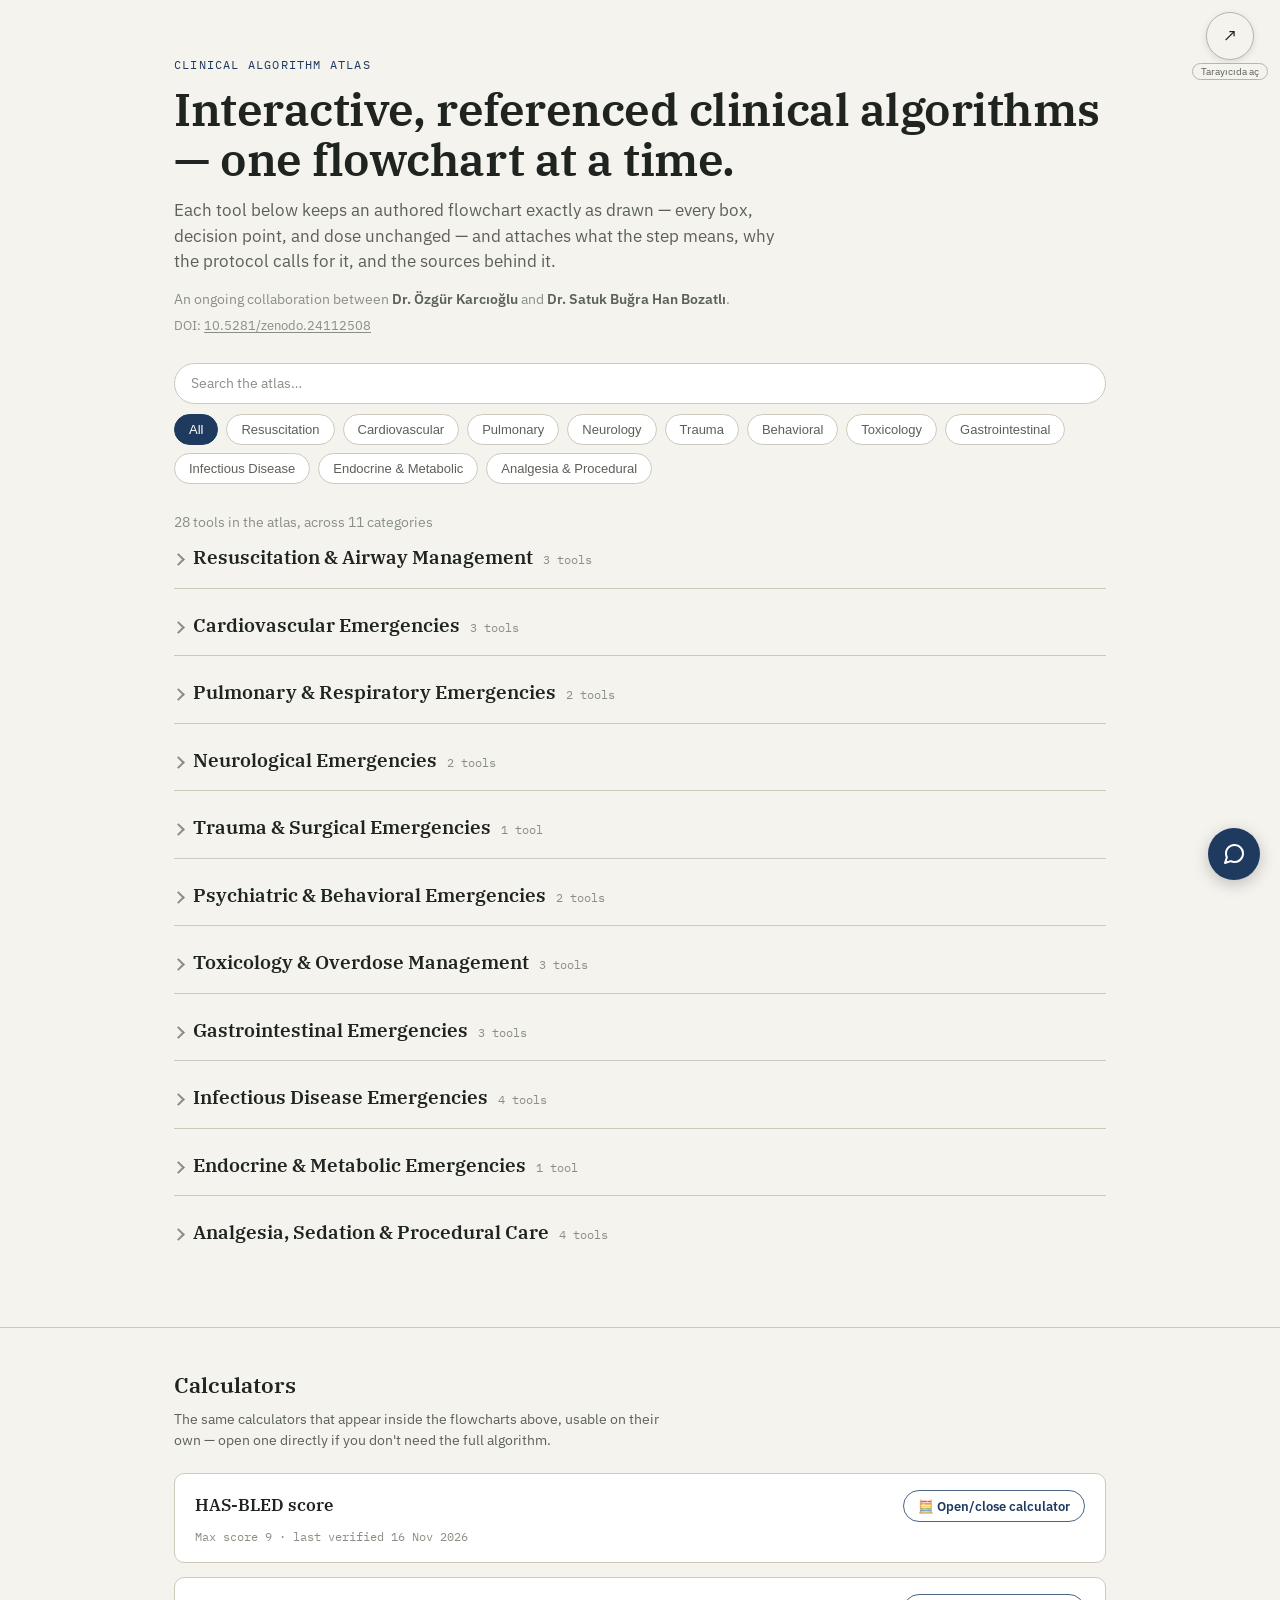
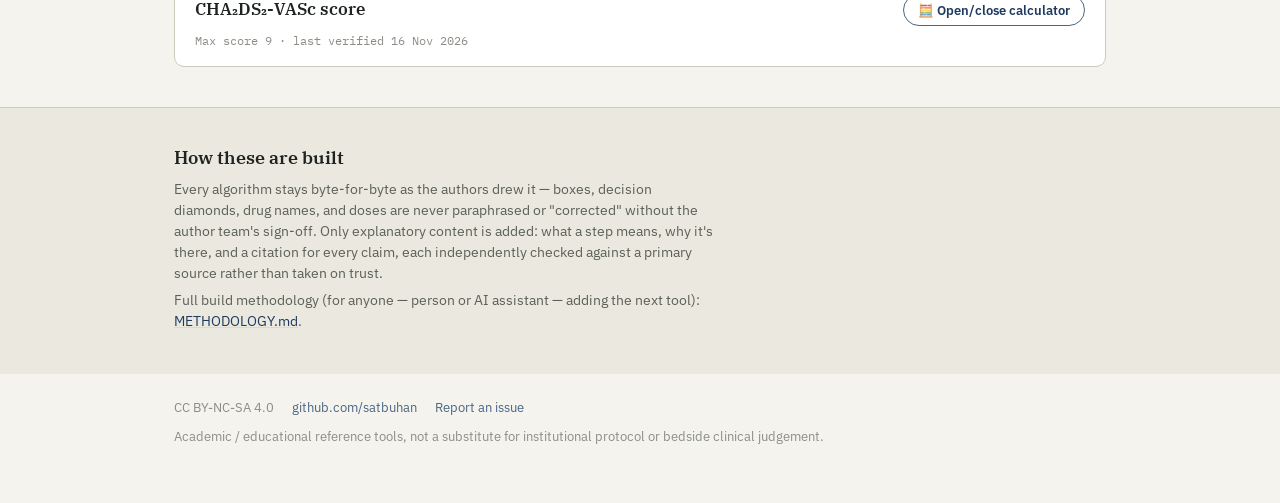
==== commit 0b0f3be6: "Add a small caption under the "open in browser" icon People were mistaking it for, or asking whether" ====
--- a/index.html
+++ b/index.html
@@ -14,7 +14,10 @@
 </head>
 <body>
 
-<a class="open-in-browser" id="openInBrowser" href="https://tinyurl.com/475x4x5v" target="_blank" rel="noopener" aria-label="Open in browser" title="Open in browser">↗</a>
+<a class="open-in-browser" id="openInBrowser" href="https://tinyurl.com/475x4x5v" target="_blank" rel="noopener" aria-label="Open in browser" title="Open in browser">
+  <span class="open-in-browser__icon" aria-hidden="true">↗</span>
+  <span class="open-in-browser__label">Tarayıcıda aç</span>
+</a>
 
 <header class="masthead">
   <p class="masthead__eyebrow">Clinical Algorithm Atlas</p>
--- a/assets/style.css
+++ b/assets/style.css
@@ -69,12 +69,23 @@
    harmless, rarely-clicked "open in a new tab" link instead. One button
    here on the hub is enough: from the browser, every tool is one tap
    away via its own normal link, so this doesn't need repeating on 28
-   tool pages too. */
+   tool pages too. A small "Tarayıcıda aç" caption sits under the icon
+   since people kept mistaking it for (or asking if it was) the
+   unrelated "← Clinical Algorithm Atlas" return-to-hub pill that only
+   appears on the tool pages, not here. */
 .open-in-browser {
   position: fixed;
   top: 0.75rem;
   right: 0.75rem;
   z-index: 30;
+  display: inline-flex;
+  flex-direction: column;
+  align-items: center;
+  gap: 0.2rem;
+  text-decoration: none;
+  color: var(--ink);
+}
+.open-in-browser__icon {
   display: inline-flex;
   align-items: center;
   justify-content: center;
@@ -86,10 +97,20 @@
   box-shadow: 0 2px 6px rgba(31, 36, 32, 0.12);
   font-family: var(--font-sans);
   font-size: 1.1rem;
-  color: var(--ink);
-  text-decoration: none;
-}
-.open-in-browser:hover, .open-in-browser:active { color: var(--accent); border-color: var(--accent); }
+}
+.open-in-browser__label {
+  font-family: var(--font-sans);
+  font-size: 0.65rem;
+  line-height: 1.2;
+  color: var(--ink-soft);
+  background: var(--paper);
+  border: 1px solid var(--rule-strong);
+  border-radius: 999px;
+  padding: 1px 8px;
+  white-space: nowrap;
+}
+.open-in-browser:hover .open-in-browser__icon,
+.open-in-browser:active .open-in-browser__icon { color: var(--accent); border-color: var(--accent); }
 
 /* ---------- Masthead ---------- */
 .masthead {
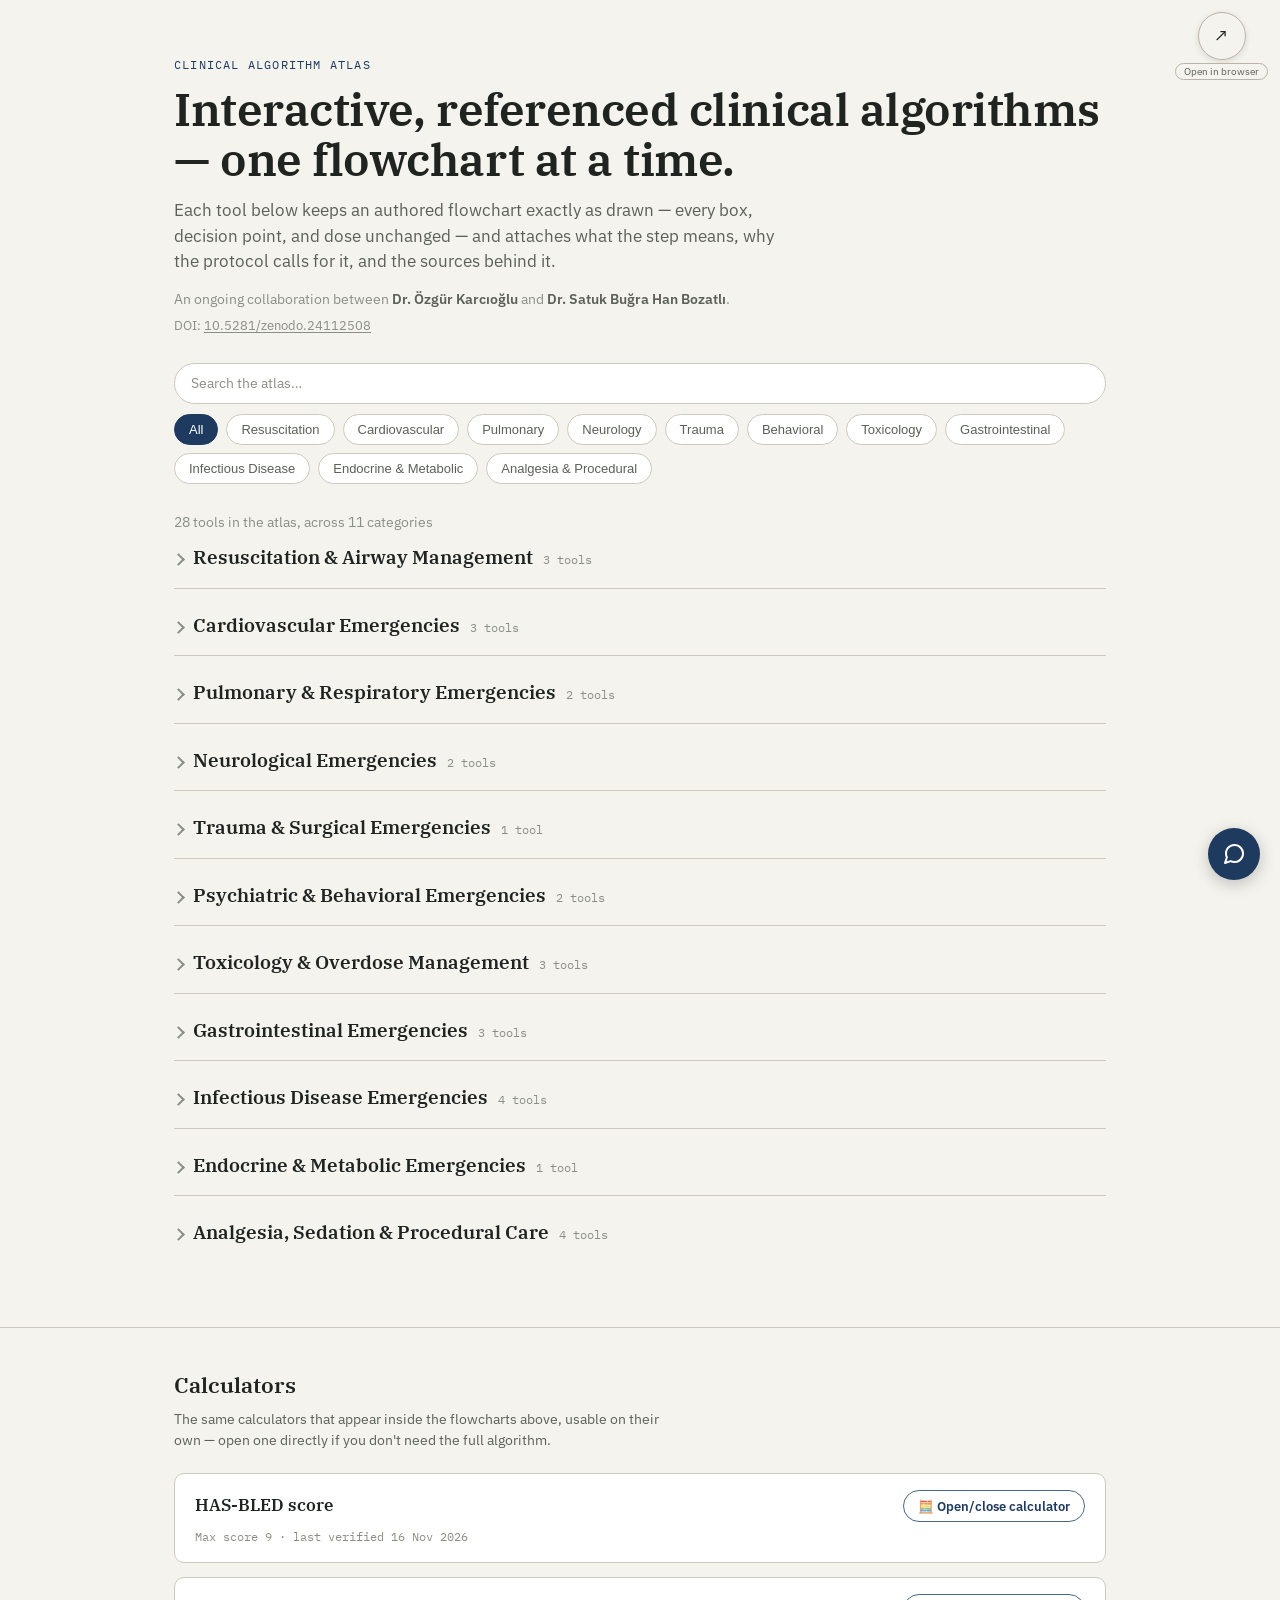
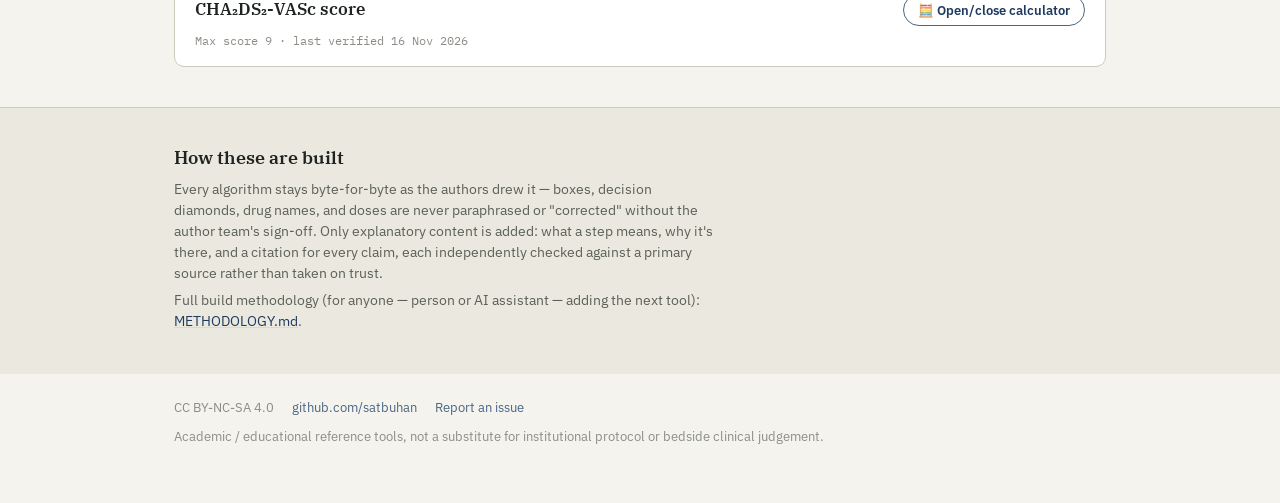
==== commit f113e4eb: "Open in browser: use English caption to match the rest of the hub Buğra's call — keep it English-onl" ====
--- a/index.html
+++ b/index.html
@@ -16,7 +16,7 @@
 
 <a class="open-in-browser" id="openInBrowser" href="https://tinyurl.com/475x4x5v" target="_blank" rel="noopener" aria-label="Open in browser" title="Open in browser">
   <span class="open-in-browser__icon" aria-hidden="true">↗</span>
-  <span class="open-in-browser__label">Tarayıcıda aç</span>
+  <span class="open-in-browser__label">Open in browser</span>
 </a>
 
 <header class="masthead">
--- a/assets/style.css
+++ b/assets/style.css
@@ -69,7 +69,7 @@
    harmless, rarely-clicked "open in a new tab" link instead. One button
    here on the hub is enough: from the browser, every tool is one tap
    away via its own normal link, so this doesn't need repeating on 28
-   tool pages too. A small "Tarayıcıda aç" caption sits under the icon
+   tool pages too. A small "Open in browser" caption sits under the icon
    since people kept mistaking it for (or asking if it was) the
    unrelated "← Clinical Algorithm Atlas" return-to-hub pill that only
    appears on the tool pages, not here. */
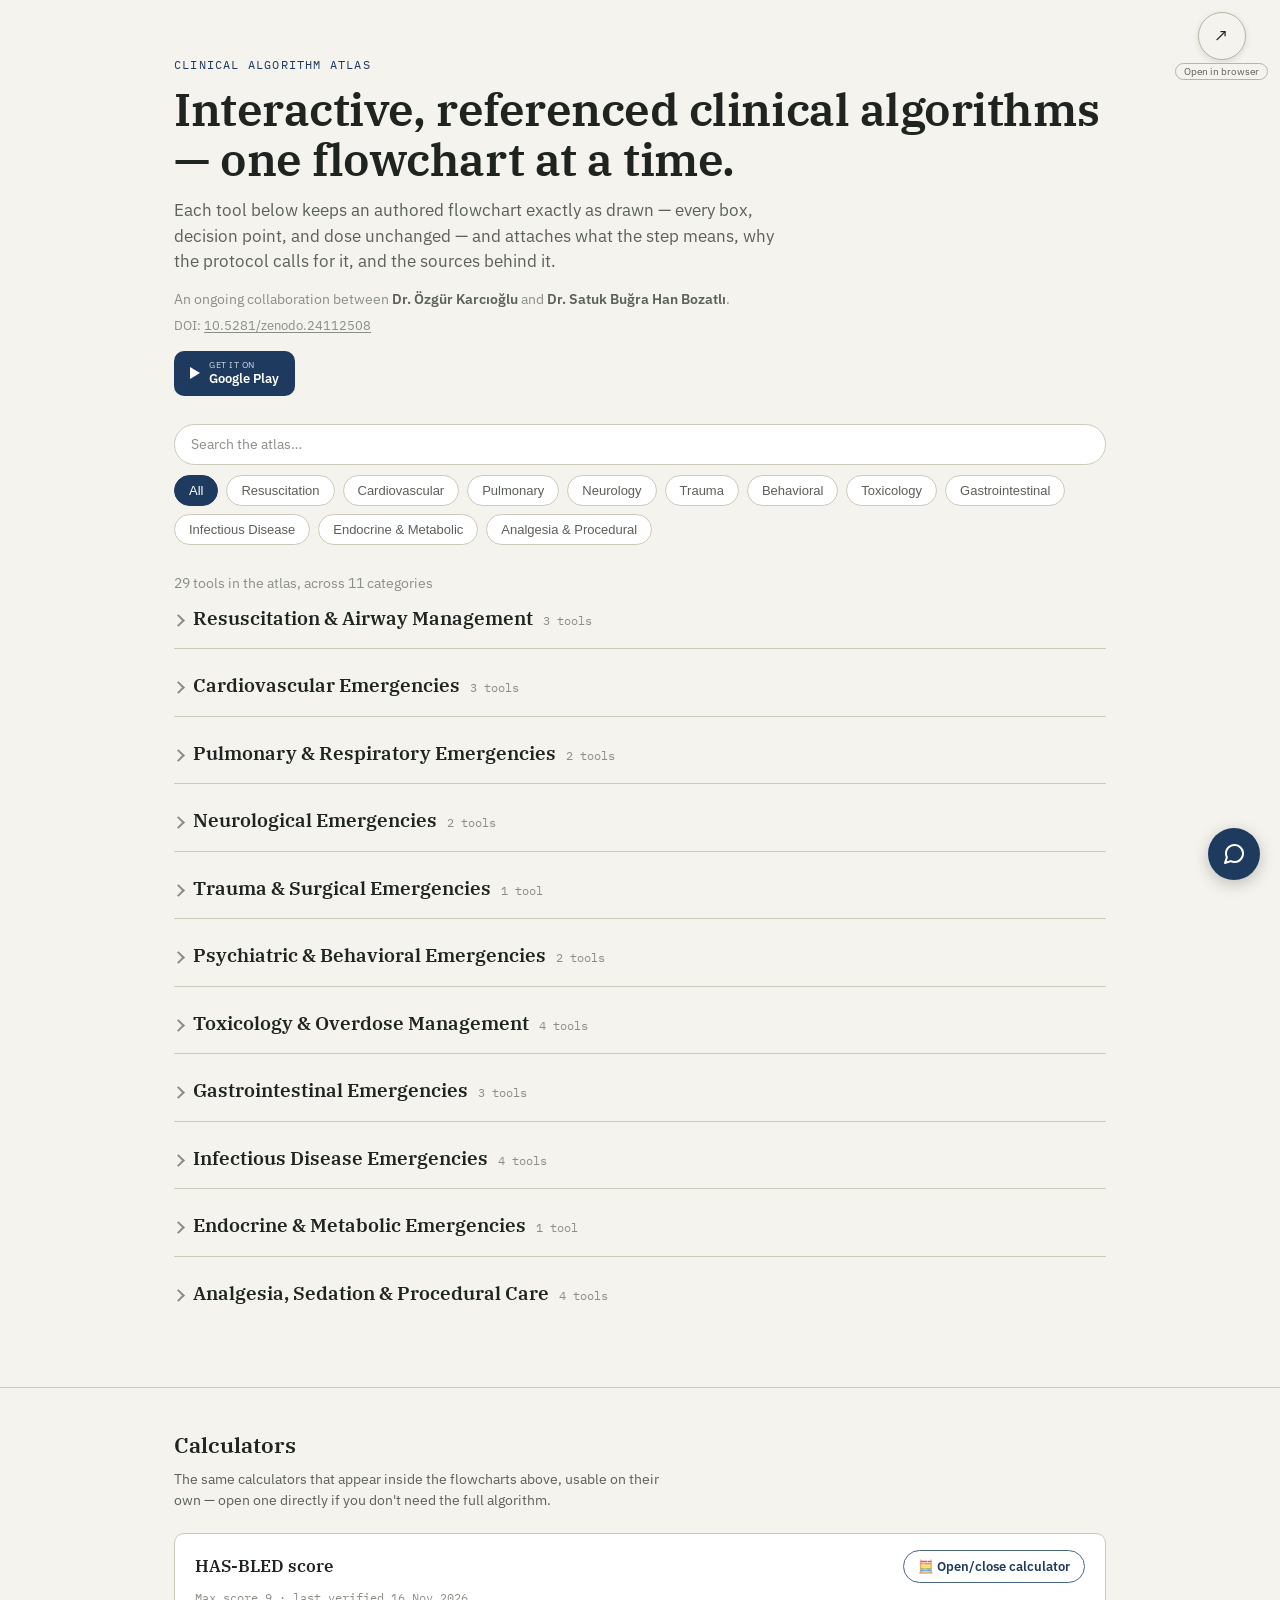
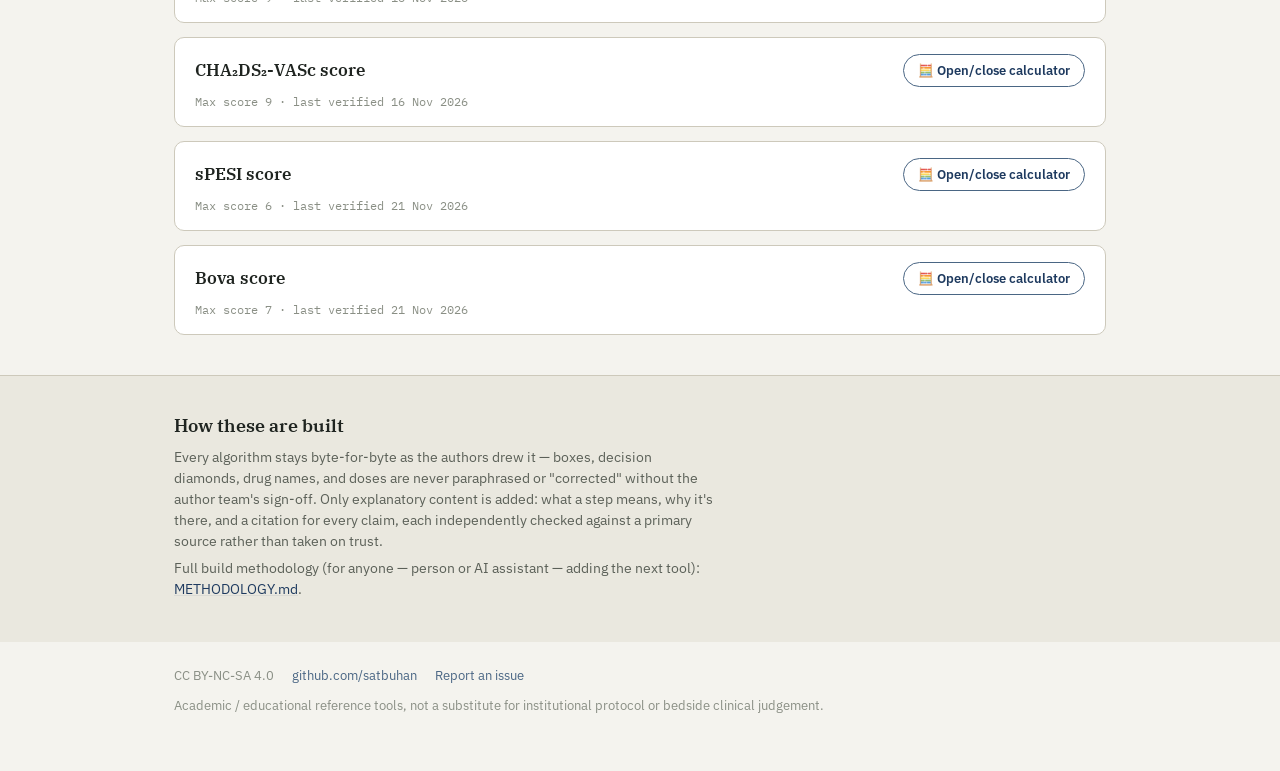
==== commit be5bc0bd: "Add Google Play badge, link previews, and basic SEO to the hub site - Masthead now links to the Andr" ====
--- a/index.html
+++ b/index.html
@@ -4,7 +4,22 @@
 <meta charset="utf-8">
 <meta name="viewport" content="width=device-width, initial-scale=1">
 <title>Clinical Algorithm Atlas</title>
-<meta name="description" content="A growing atlas of interactive, referenced clinical-algorithm web tools — each one converted from an authored flowchart, with the clinical reasoning and literature behind every step.">
+<meta name="description" content="A growing atlas of interactive, referenced clinical-algorithm web tools — each one converted from an authored flowchart, with the clinical reasoning and literature behind every step. Built-in AI assistant, interactive score calculators, and independently verified citations on every tool.">
+<link rel="canonical" href="https://satbuhan.github.io/clinical-algorithm-atlas/">
+
+<meta property="og:type" content="website">
+<meta property="og:site_name" content="Clinical Algorithm Atlas">
+<meta property="og:title" content="Clinical Algorithm Atlas — interactive, referenced clinical algorithms">
+<meta property="og:description" content="Each flowchart keeps an authored clinical algorithm exactly as drawn, and attaches an AI assistant, built-in score calculators, and independently verified citations to every step.">
+<meta property="og:url" content="https://satbuhan.github.io/clinical-algorithm-atlas/">
+<meta property="og:image" content="https://satbuhan.github.io/clinical-algorithm-atlas/assets/og-image.png">
+<meta property="og:image:width" content="1200">
+<meta property="og:image:height" content="630">
+<meta name="twitter:card" content="summary_large_image">
+<meta name="twitter:title" content="Clinical Algorithm Atlas — interactive, referenced clinical algorithms">
+<meta name="twitter:description" content="AI assistant, built-in score calculators, and independently verified citations on every flowchart.">
+<meta name="twitter:image" content="https://satbuhan.github.io/clinical-algorithm-atlas/assets/og-image.png">
+
 <link rel="preconnect" href="https://fonts.googleapis.com">
 <link rel="preconnect" href="https://fonts.gstatic.com" crossorigin>
 <link href="https://fonts.googleapis.com/css2?family=IBM+Plex+Mono:wght@400;500;600&family=IBM+Plex+Sans:wght@400;500;600;700&family=IBM+Plex+Serif:ital,wght@0,400;0,600;1,400&display=swap" rel="stylesheet">
@@ -32,6 +47,10 @@
     <strong>Dr. Satuk Buğra Han Bozatlı</strong>.
   </p>
   <p class="doi-line">DOI: <a href="https://doi.org/10.5281/zenodo.24112508" target="_blank" rel="noopener">10.5281/zenodo.24112508</a></p>
+  <a class="play-badge" href="https://play.google.com/store/apps/details?id=com.satbuhan.algorithmatlas" target="_blank" rel="noopener" aria-label="Get Clinical Algorithm Atlas on Google Play">
+    <span class="play-badge__tri" aria-hidden="true"></span>
+    <span class="play-badge__lines"><small>GET IT ON</small>Google Play</span>
+  </a>
 </header>
 
 <div class="toolbar">
--- a/assets/style.css
+++ b/assets/style.css
@@ -159,6 +159,38 @@
 .masthead p.doi-line a:hover { color: var(--accent); }
 .masthead p.byline strong { color: var(--ink-soft); font-weight: 600; }
 
+.play-badge {
+  display: inline-flex;
+  align-items: center;
+  gap: 9px;
+  margin-top: 16px;
+  background: var(--accent);
+  color: #fff;
+  text-decoration: none;
+  border-radius: 10px;
+  padding: 9px 16px;
+  font-family: var(--font-sans);
+  font-size: 13px;
+  font-weight: 600;
+  line-height: 1.2;
+  transition: background 0.15s ease;
+}
+.play-badge:hover { background: var(--accent-soft); }
+.play-badge__tri {
+  width: 0; height: 0;
+  border-top: 6px solid transparent;
+  border-bottom: 6px solid transparent;
+  border-left: 10px solid #fff;
+  flex: none;
+}
+.play-badge__lines { display: flex; flex-direction: column; }
+.play-badge__lines small {
+  font-size: 9px;
+  font-weight: 400;
+  letter-spacing: 0.06em;
+  opacity: 0.8;
+}
+
 /* ---------- Toolbar: search + filter chips ---------- */
 .toolbar {
   max-width: 980px;
